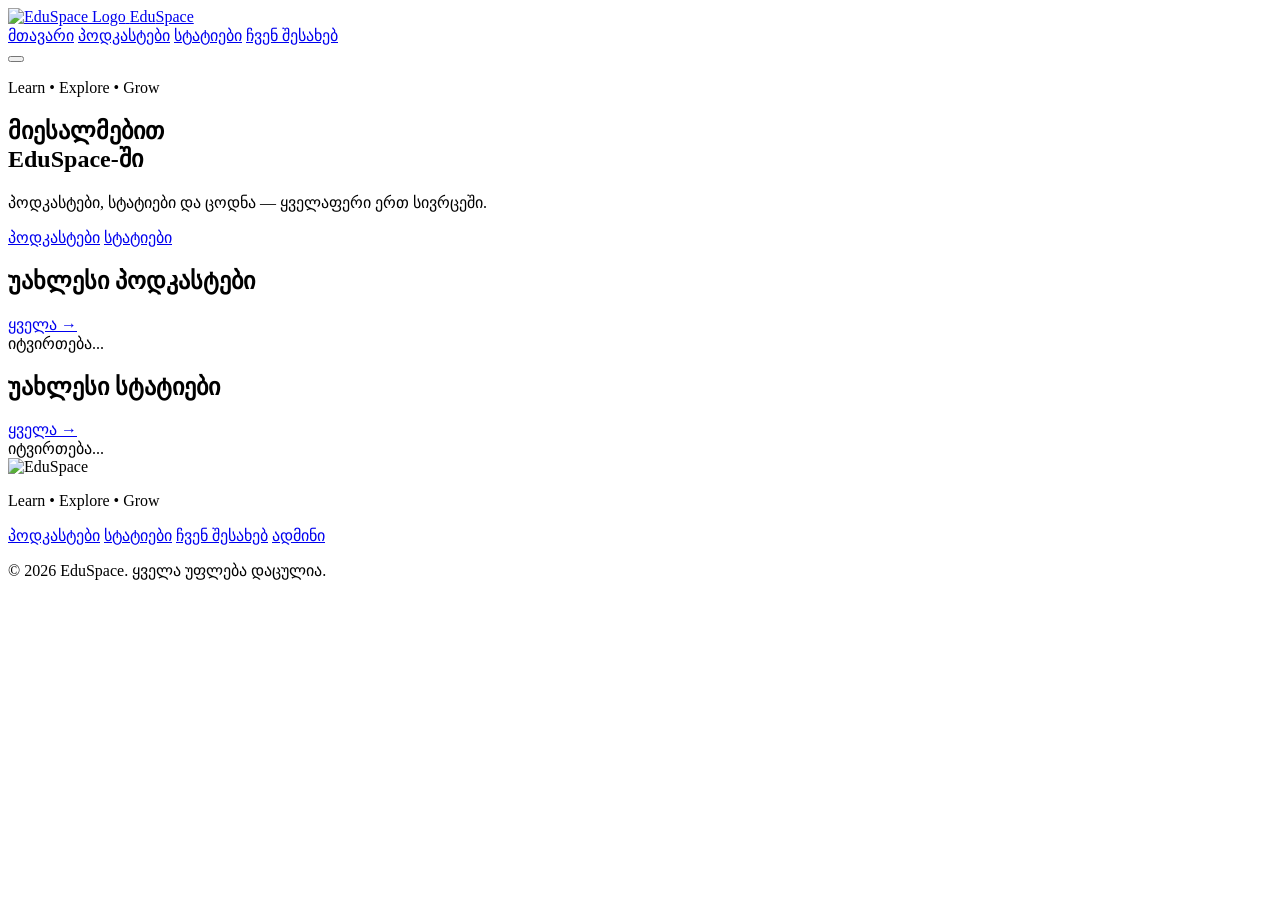
==== index.html @ d4d4f9c6 "Add files via upload /* ===== EduSpace — Main Stylesheet ===== */ @import url('https://fonts.google" ====
<!DOCTYPE html>
<html lang="ka">
<head>
  <meta charset="UTF-8" />
  <meta name="viewport" content="width=device-width, initial-scale=1.0"/>
  <title>EduSpace — Learn • Explore • Grow</title>
  <link rel="icon" id="favicon" href="images/logo.png" type="image/png"/>
  <link rel="stylesheet" href="css/style.css"/>
  <link href="https://fonts.googleapis.com/css2?family=Oxanium:wght@300;400;600;700;800&family=Noto+Sans+Georgian:wght@300;400;500;600&display=swap" rel="stylesheet"/>
</head>
<body>

  <!-- HEADER -->
  <header class="site-header" id="siteHeader">
    <div class="header-inner">
      <a href="index.html" class="logo-link">
        <img src="images/logo.png" alt="EduSpace Logo" id="headerLogo" class="header-logo"/>
        <span class="logo-text">Edu<span>Space</span></span>
      </a>
      <nav class="main-nav">
        <a href="index.html" class="nav-link active">მთავარი</a>
        <a href="podcasts.html" class="nav-link">პოდკასტები</a>
        <a href="articles.html" class="nav-link">სტატიები</a>
        <a href="about.html" class="nav-link">ჩვენ შესახებ</a>
      </nav>
      <button class="hamburger" id="hamburger" aria-label="menu">
        <span></span><span></span><span></span>
      </button>
    </div>
  </header>

  <!-- HERO -->
  <section class="hero" id="hero">
    <div class="hero-cover" id="heroCover"></div>
    <div class="hero-overlay"></div>
    <div class="hero-content">
      <p class="hero-tag">Learn • Explore • Grow</p>
      <h1 class="hero-title">მიესალმებით<br/><span>EduSpace</span>-ში</h1>
      <p class="hero-sub">პოდკასტები, სტატიები და ცოდნა — ყველაფერი ერთ სივრცეში.</p>
      <div class="hero-actions">
        <a href="podcasts.html" class="btn btn-primary">პოდკასტები</a>
        <a href="articles.html" class="btn btn-outline">სტატიები</a>
      </div>
    </div>
    <div class="hero-scroll-hint">
      <span></span>
    </div>
  </section>

  <!-- LATEST PODCASTS -->
  <section class="section" id="latestPodcasts">
    <div class="container">
      <div class="section-header">
        <h2 class="section-title">უახლესი პოდკასტები</h2>
        <a href="podcasts.html" class="see-all">ყველა →</a>
      </div>
      <div class="cards-grid" id="homePodcastGrid">
        <div class="card-placeholder">იტვირთება...</div>
      </div>
    </div>
  </section>

  <!-- LATEST ARTICLES -->
  <section class="section section-alt" id="latestArticles">
    <div class="container">
      <div class="section-header">
        <h2 class="section-title">უახლესი სტატიები</h2>
        <a href="articles.html" class="see-all">ყველა →</a>
      </div>
      <div class="cards-grid" id="homeArticleGrid">
        <div class="card-placeholder">იტვირთება...</div>
      </div>
    </div>
  </section>

  <!-- FOOTER -->
  <footer class="site-footer">
    <div class="container footer-inner">
      <div class="footer-logo">
        <img src="images/logo.png" alt="EduSpace" id="footerLogo"/>
        <p>Learn • Explore • Grow</p>
      </div>
      <div class="footer-links">
        <a href="podcasts.html">პოდკასტები</a>
        <a href="articles.html">სტატიები</a>
        <a href="about.html">ჩვენ შესახებ</a>
        <a href="admin/index.html">ადმინი</a>
      </div>
    </div>
    <div class="footer-bottom">
      <p>© <span id="year"></span> EduSpace. ყველა უფლება დაცულია.</p>
    </div>
  </footer>

  <script src="js/data.js"></script>
  <script src="js/main.js"></script>
  <script>
    document.getElementById('year').textContent = new Date().getFullYear();
    renderHomeCards();
  </script>
</body>
</html>
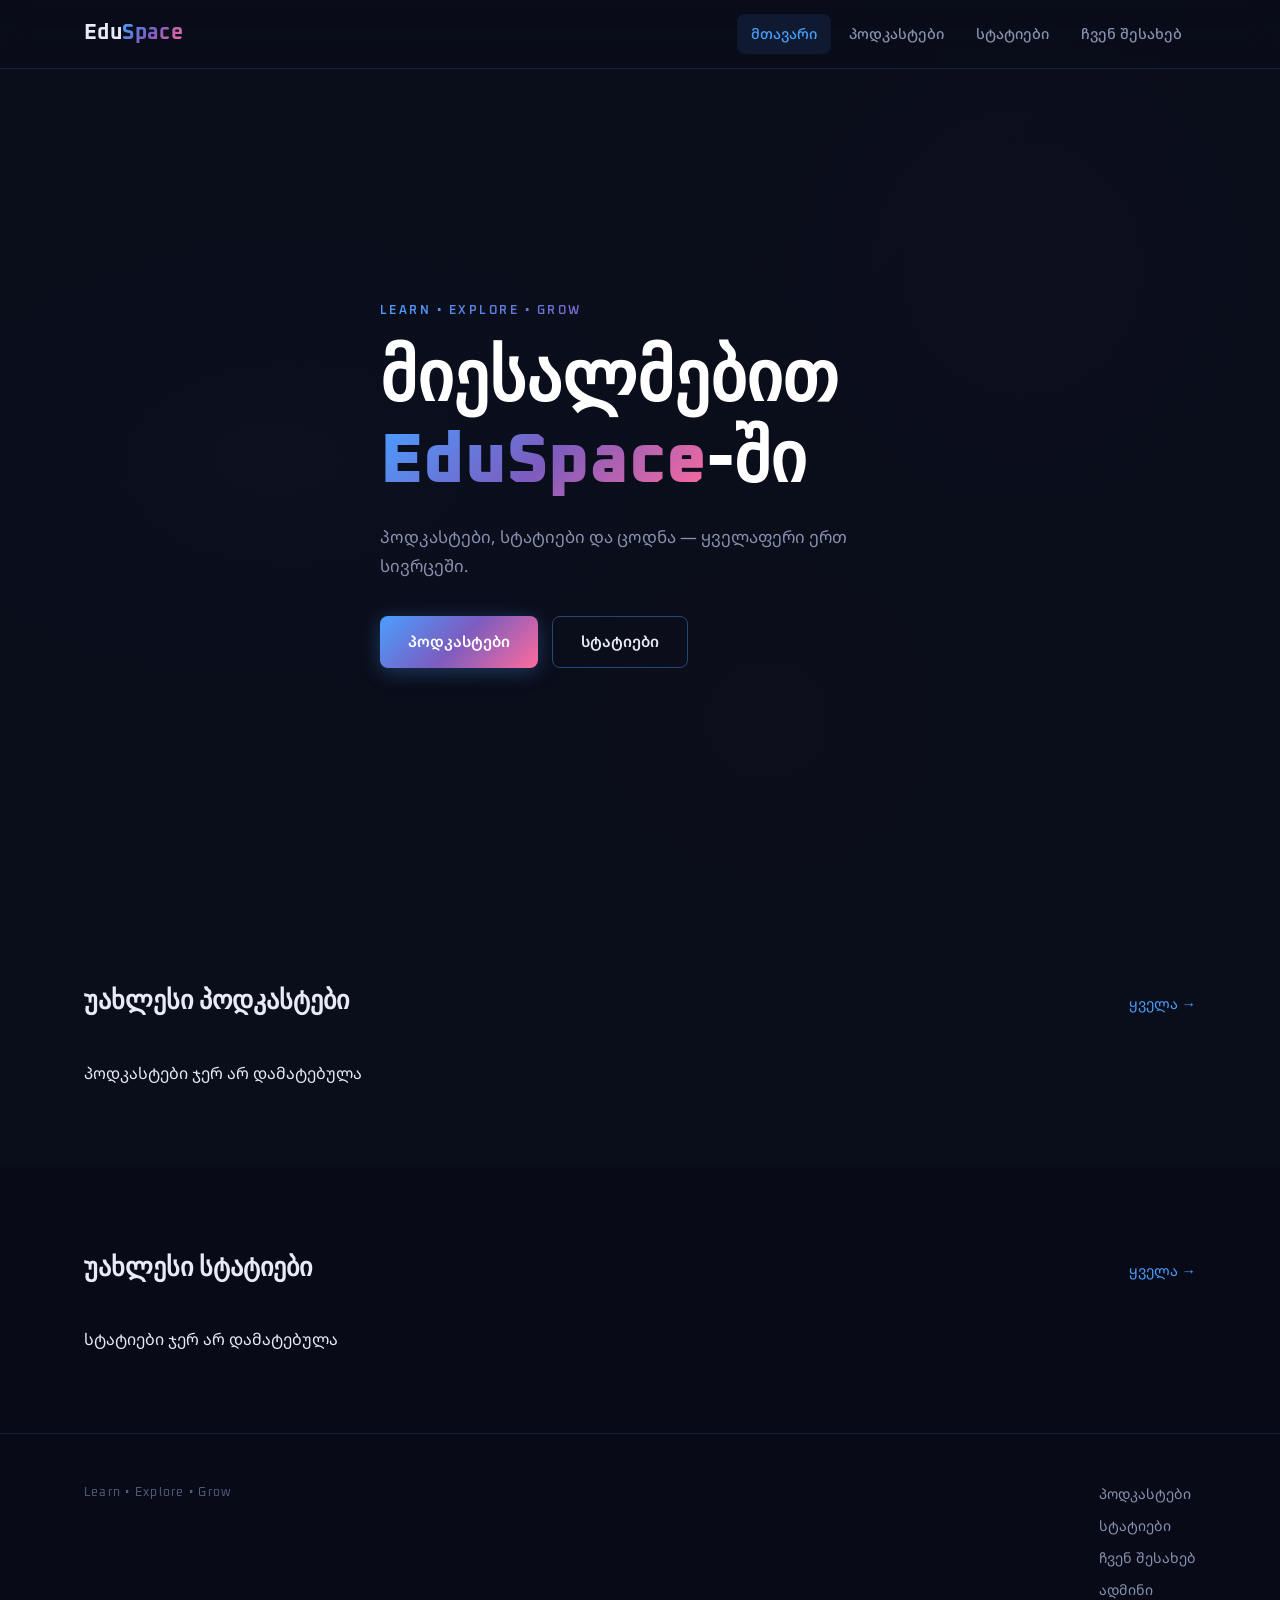
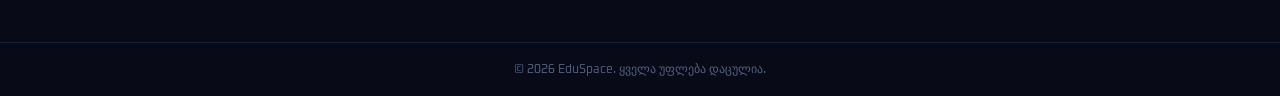
==== commit eb376beb: "Add files via upload" ====
--- a/index.html
+++ b/index.html
@@ -1,102 +1,252 @@
 <!DOCTYPE html>
 <html lang="ka">
 <head>
-  <meta charset="UTF-8" />
-  <meta name="viewport" content="width=device-width, initial-scale=1.0"/>
-  <title>EduSpace — Learn • Explore • Grow</title>
-  <link rel="icon" id="favicon" href="images/logo.png" type="image/png"/>
-  <link rel="stylesheet" href="css/style.css"/>
-  <link href="https://fonts.googleapis.com/css2?family=Oxanium:wght@300;400;600;700;800&family=Noto+Sans+Georgian:wght@300;400;500;600&display=swap" rel="stylesheet"/>
+<meta charset="UTF-8"/>
+<meta name="viewport" content="width=device-width,initial-scale=1.0"/>
+<title>EduSpace — Learn • Explore • Grow</title>
+<link rel="stylesheet" href="style.css"/>
 </head>
 <body>
-
-  <!-- HEADER -->
-  <header class="site-header" id="siteHeader">
-    <div class="header-inner">
-      <a href="index.html" class="logo-link">
-        <img src="images/logo.png" alt="EduSpace Logo" id="headerLogo" class="header-logo"/>
-        <span class="logo-text">Edu<span>Space</span></span>
-      </a>
-      <nav class="main-nav">
-        <a href="index.html" class="nav-link active">მთავარი</a>
-        <a href="podcasts.html" class="nav-link">პოდკასტები</a>
-        <a href="articles.html" class="nav-link">სტატიები</a>
-        <a href="about.html" class="nav-link">ჩვენ შესახებ</a>
-      </nav>
-      <button class="hamburger" id="hamburger" aria-label="menu">
-        <span></span><span></span><span></span>
-      </button>
+<header class="site-header" id="sH">
+  <div class="header-inner">
+    <a href="index.html" class="logo-link">
+      <img class="dyn-logo header-logo" src="images/logo.png" alt="EduSpace" onerror="this.style.display='none'"/>
+      <span class="logo-text">Edu<span>Space</span></span>
+    </a>
+    <nav class="main-nav"><a href="index.html" class="nav-link active">მთავარი</a><a href="podcasts.html" class="nav-link">პოდკასტები</a><a href="articles.html" class="nav-link">სტატიები</a><a href="about.html" class="nav-link">ჩვენ შესახებ</a></nav>
+    <button class="hamburger" id="hbg" aria-label="menu"><span></span><span></span><span></span></button>
+  </div>
+</header>
+
+<section class="hero" id="hero">
+  <div class="hero-cover" id="heroCover"></div>
+  <div class="hero-overlay"></div>
+  <div class="hero-content">
+    <span class="hero-tag">Learn &bull; Explore &bull; Grow</span>
+    <h1 class="hero-title">მიესალმებით<br/><span>EduSpace</span>-ში</h1>
+    <p class="hero-sub">პოდკასტები, სტატიები და ცოდნა &mdash; ყველაფერი ერთ სივრცეში.</p>
+    <div class="hero-actions">
+      <a href="podcasts.html" class="btn btn-primary">პოდკასტები</a>
+      <a href="articles.html" class="btn btn-outline">სტატიები</a>
     </div>
-  </header>
-
-  <!-- HERO -->
-  <section class="hero" id="hero">
-    <div class="hero-cover" id="heroCover"></div>
-    <div class="hero-overlay"></div>
-    <div class="hero-content">
-      <p class="hero-tag">Learn • Explore • Grow</p>
-      <h1 class="hero-title">მიესალმებით<br/><span>EduSpace</span>-ში</h1>
-      <p class="hero-sub">პოდკასტები, სტატიები და ცოდნა — ყველაფერი ერთ სივრცეში.</p>
-      <div class="hero-actions">
-        <a href="podcasts.html" class="btn btn-primary">პოდკასტები</a>
-        <a href="articles.html" class="btn btn-outline">სტატიები</a>
-      </div>
+  </div>
+  <div class="hero-scroll"><span></span></div>
+</section>
+
+<section class="section">
+  <div class="container">
+    <div class="section-header">
+      <h2 class="section-title">უახლესი პოდკასტები</h2>
+      <a href="podcasts.html" class="see-all">ყველა &rarr;</a>
     </div>
-    <div class="hero-scroll-hint">
-      <span></span>
+    <div class="cards-grid" id="homePods"><div class="placeholder">იტვირთება...</div></div>
+  </div>
+</section>
+
+<section class="section section-alt">
+  <div class="container">
+    <div class="section-header">
+      <h2 class="section-title">უახლესი სტატიები</h2>
+      <a href="articles.html" class="see-all">ყველა &rarr;</a>
     </div>
-  </section>
-
-  <!-- LATEST PODCASTS -->
-  <section class="section" id="latestPodcasts">
-    <div class="container">
-      <div class="section-header">
-        <h2 class="section-title">უახლესი პოდკასტები</h2>
-        <a href="podcasts.html" class="see-all">ყველა →</a>
-      </div>
-      <div class="cards-grid" id="homePodcastGrid">
-        <div class="card-placeholder">იტვირთება...</div>
-      </div>
-    </div>
-  </section>
-
-  <!-- LATEST ARTICLES -->
-  <section class="section section-alt" id="latestArticles">
-    <div class="container">
-      <div class="section-header">
-        <h2 class="section-title">უახლესი სტატიები</h2>
-        <a href="articles.html" class="see-all">ყველა →</a>
-      </div>
-      <div class="cards-grid" id="homeArticleGrid">
-        <div class="card-placeholder">იტვირთება...</div>
-      </div>
-    </div>
-  </section>
-
-  <!-- FOOTER -->
-  <footer class="site-footer">
-    <div class="container footer-inner">
-      <div class="footer-logo">
-        <img src="images/logo.png" alt="EduSpace" id="footerLogo"/>
-        <p>Learn • Explore • Grow</p>
-      </div>
-      <div class="footer-links">
-        <a href="podcasts.html">პოდკასტები</a>
-        <a href="articles.html">სტატიები</a>
-        <a href="about.html">ჩვენ შესახებ</a>
-        <a href="admin/index.html">ადმინი</a>
-      </div>
-    </div>
-    <div class="footer-bottom">
-      <p>© <span id="year"></span> EduSpace. ყველა უფლება დაცულია.</p>
-    </div>
-  </footer>
-
-  <script src="js/data.js"></script>
-  <script src="js/main.js"></script>
-  <script>
-    document.getElementById('year').textContent = new Date().getFullYear();
-    renderHomeCards();
-  </script>
+    <div class="cards-grid" id="homeArts"><div class="placeholder">იტვირთება...</div></div>
+  </div>
+</section>
+
+<div class="modal-overlay" id="vModal">
+  <div class="modal-box">
+    <button class="modal-close" onclick="closeVid()">&#x2715;</button>
+    <div class="video-wrap" id="vWrap"></div>
+    <div class="modal-info" id="vInfo"></div>
+  </div>
+</div>
+<div class="modal-overlay" id="aModal">
+  <div class="modal-box modal-art">
+    <button class="modal-close" onclick="closeArt()">&#x2715;</button>
+    <div class="art-modal-body" id="aContent"></div>
+  </div>
+</div>
+
+<script>
+document.addEventListener('DOMContentLoaded', function() {
+  var pods = DB.getPodcasts().slice(0,3);
+  var arts = DB.getArticles().slice(0,3);
+  var pg = document.getElementById('homePods');
+  var ag = document.getElementById('homeArts');
+  if(pods.length){ pg.innerHTML = pods.map(podCardHTML).join(''); bindCards(pg, openVid); }
+  else pg.innerHTML = '<div class="placeholder">პოდკასტები ჯერ არ დამატებულა</div>';
+  if(arts.length){ ag.innerHTML = arts.map(homeArtHTML).join(''); bindCards(ag, openArt); }
+  else ag.innerHTML = '<div class="placeholder">სტატიები ჯერ არ დამატებულა</div>';
+  document.getElementById('vModal').addEventListener('click', function(e){ if(e.target.id==='vModal')closeVid(); });
+  document.getElementById('aModal').addEventListener('click', function(e){ if(e.target.id==='aModal')closeArt(); });
+});
+</script>
+
+<footer class="site-footer">
+<div class="container footer-inner">
+  <div class="footer-logo">
+    <img class="dyn-logo" src="images/logo.png" alt="EduSpace" onerror="this.style.display='none'"/>
+    <p>Learn &bull; Explore &bull; Grow</p>
+  </div>
+  <div class="footer-links">
+    <a href="podcasts.html">პოდკასტები</a>
+    <a href="articles.html">სტატიები</a>
+    <a href="about.html">ჩვენ შესახებ</a>
+    <a href="admin/index.html">ადმინი</a>
+  </div>
+</div>
+<div class="footer-bottom"><p>&copy; <span id="yr"></span> EduSpace. ყველა უფლება დაცულია.</p></div>
+</footer>
+<script>
+
+const DB={
+  get(k){try{return JSON.parse(localStorage.getItem('es_'+k))||[]}catch{return[]}},
+  set(k,v){localStorage.setItem('es_'+k,JSON.stringify(v))},
+  getOne(k){try{return JSON.parse(localStorage.getItem('es_'+k))||null}catch{return null}},
+  setOne(k,v){localStorage.setItem('es_'+k,JSON.stringify(v))},
+  getPodcasts(){return this.get('pods')},
+  savePodcasts(d){this.set('pods',d)},
+  addPodcast(p){const l=this.getPodcasts();p.id=Date.now().toString();p.date=new Date().toISOString();l.unshift(p);this.savePodcasts(l);return p},
+  deletePodcast(id){this.savePodcasts(this.getPodcasts().filter(p=>p.id!==id))},
+  updatePodcast(id,d){this.savePodcasts(this.getPodcasts().map(p=>p.id===id?Object.assign({},p,d):p))},
+  getArticles(){return this.get('arts')},
+  saveArticles(d){this.set('arts',d)},
+  addArticle(a){const l=this.getArticles();a.id=Date.now().toString();a.date=new Date().toISOString();l.unshift(a);this.saveArticles(l);return a},
+  deleteArticle(id){this.saveArticles(this.getArticles().filter(a=>a.id!==id))},
+  updateArticle(id,d){this.saveArticles(this.getArticles().map(a=>a.id===id?Object.assign({},a,d):a))},
+  getSettings(){return this.getOne('cfg')||{siteName:'EduSpace',tagline:'Learn \u2022 Explore \u2022 Grow',logoUrl:'',coverUrl:'',aboutText:'EduSpace \u10d0\u10e0\u10d8\u10e1 \u10e1\u10d0\u10d2\u10d0\u10dc\u10db\u10d0\u10dc\u10d0\u10d7\u10da\u10d4\u10d1\u10da\u10dd \u10de\u10da\u10d0\u10e2\u10e4\u10dd\u10e0\u10db\u10d0.'}},
+  saveSettings(d){this.setOne('cfg',d)}
+};
+
+function ytId(u){
+  if(!u)return null;
+  var m=u.match(/(?:youtube\.com\/watch\?v=|youtu\.be\/|youtube\.com\/embed\/|youtube\.com\/shorts\/)([^&\n?#]+)/);
+  return m?m[1]:null;
+}
+function ytThumb(id){return'https://img.youtube.com/vi/'+id+'/hqdefault.jpg'}
+function ytEmbed(id){return'https://www.youtube.com/embed/'+id+'?autoplay=1'}
+function fmtDate(iso){
+  if(!iso)return'';
+  var d=new Date(iso);
+  return d.toLocaleDateString('ka-GE',{year:'numeric',month:'long',day:'numeric'});
+}
+function fileToB64(f){
+  return new Promise(function(res,rej){
+    var r=new FileReader();
+    r.onload=function(){res(r.result)};
+    r.onerror=rej;
+    r.readAsDataURL(f);
+  });
+}
+function esc(s){
+  if(!s)return'';
+  return String(s).replace(/&/g,'&amp;').replace(/</g,'&lt;').replace(/>/g,'&gt;').replace(/"/g,'&quot;');
+}
+function applyCfg(){
+  var s=DB.getSettings();
+  document.querySelectorAll('.dyn-logo').forEach(function(el){if(s.logoUrl)el.src=s.logoUrl});
+  var hc=document.getElementById('heroCover');
+  if(hc&&s.coverUrl)hc.style.backgroundImage="url('"+s.coverUrl+"')";
+  var at=document.getElementById('aboutText');
+  if(at&&s.aboutText){
+    at.innerHTML=s.aboutText.split('\n').map(function(l){return l.trim()?'<p>'+esc(l)+'</p>':''}).join('');
+  }
+}
+window.addEventListener('DOMContentLoaded',function(){
+  applyCfg();
+  var btn=document.getElementById('hbg');
+  var nav=document.querySelector('.main-nav');
+  if(btn&&nav){
+    btn.addEventListener('click',function(){nav.classList.toggle('open')});
+    document.addEventListener('click',function(e){
+      if(!btn.contains(e.target)&&!nav.contains(e.target))nav.classList.remove('open');
+    });
+  }
+  window.addEventListener('scroll',function(){
+    var h=document.getElementById('sH');
+    if(h)h.classList.toggle('scrolled',scrollY>20);
+  });
+  var yr=document.getElementById('yr');
+  if(yr)yr.textContent=new Date().getFullYear();
+});
+
+function podCardHTML(p){
+  var id=ytId(p.url||'');
+  var th=id?ytThumb(id):'';
+  var inner=th?'<img src="'+th+'" alt="'+esc(p.title)+'" loading="lazy"/>':'<div style="width:100%;height:100%;background:linear-gradient(135deg,#0e1a3a,#1a0e3a)"></div>';
+  return '<div class="podcast-card" data-pod="'+esc(JSON.stringify(p))+'">'+
+    '<div class="podcast-thumb">'+inner+'<div class="play-btn"><div class="play-icon">&#9654;</div></div></div>'+
+    '<div class="podcast-info"><div class="podcast-title">'+esc(p.title)+'</div>'+
+    (p.description?'<div class="podcast-desc">'+esc(p.description)+'</div>':'')+
+    '<div class="podcast-date">'+fmtDate(p.date)+'</div></div></div>';
+}
+function homeArtHTML(a){
+  var img=a.imageUrl?'<img class="home-art-cover" src="'+a.imageUrl+'" alt="'+esc(a.title)+'" loading="lazy"/>':'<div class="home-art-cover-ph">\ud83d\udcc4</div>';
+  return '<div class="home-art-card" data-art="'+esc(JSON.stringify(a))+'">'+img+
+    '<div class="home-art-info"><div class="art-title">'+esc(a.title)+'</div>'+
+    '<div class="art-excerpt">'+esc(a.excerpt||(a.content||'').substring(0,120))+'</div>'+
+    '<div class="art-meta"><span>'+fmtDate(a.date)+'</span>'+(a.tag?'<span class="art-tag">'+esc(a.tag)+'</span>':'')+
+    '</div></div></div>';
+}
+function artCardHTML(a){
+  var img=a.imageUrl?'<img class="art-cover" src="'+a.imageUrl+'" alt="'+esc(a.title)+'" loading="lazy"/>':'<div class="art-cover-ph">\ud83d\udcc4</div>';
+  return '<div class="article-card" data-art="'+esc(JSON.stringify(a))+'">'+img+
+    '<div class="art-body"><div class="art-title">'+esc(a.title)+'</div>'+
+    '<div class="art-excerpt">'+esc(a.excerpt||(a.content||'').substring(0,200))+'</div>'+
+    '<div class="art-meta"><span>'+fmtDate(a.date)+'</span>'+(a.tag?'<span class="art-tag">'+esc(a.tag)+'</span>':'')+
+    '</div></div></div>';
+}
+
+function bindCards(container,openFn){
+  container.querySelectorAll('[data-pod]').forEach(function(el){
+    el.addEventListener('click',function(){openFn(JSON.parse(el.getAttribute('data-pod')))});
+  });
+  container.querySelectorAll('[data-art]').forEach(function(el){
+    el.addEventListener('click',function(){openFn(JSON.parse(el.getAttribute('data-art')))});
+  });
+}
+
+function openVid(p){
+  var m=document.getElementById('vModal');
+  var w=document.getElementById('vWrap');
+  var inf=document.getElementById('vInfo');
+  if(!m)return;
+  var id=ytId(p.url||'');
+  if(id){
+    w.innerHTML='<iframe src="'+ytEmbed(id)+'" allow="autoplay;encrypted-media" allowfullscreen></iframe>';
+  }else{
+    w.innerHTML='<div style="display:flex;align-items:center;justify-content:center;height:100%;color:#546080;padding:40px">YouTube \u10da\u10d8\u10dc\u10d9\u10d8 \u10d5\u10d4\u10e0 \u10db\u10dd\u10d8\u10eb\u10d4\u10d1\u10dc\u10d0</div>';
+  }
+  inf.innerHTML='<h3>'+esc(p.title)+'</h3>'+(p.description?'<p>'+esc(p.description)+'</p>':'');
+  m.classList.add('open');
+  document.body.style.overflow='hidden';
+}
+function closeVid(){
+  var m=document.getElementById('vModal');
+  var w=document.getElementById('vWrap');
+  if(m)m.classList.remove('open');
+  if(w)w.innerHTML='';
+  document.body.style.overflow='';
+}
+function openArt(a){
+  var m=document.getElementById('aModal');
+  var c=document.getElementById('aContent');
+  if(!m)return;
+  var img=a.imageUrl?'<img src="'+a.imageUrl+'" alt="'+esc(a.title)+'"/>':'';
+  var paras=(a.content||'').split('\n').map(function(l){return l.trim()?'<p>'+esc(l)+'</p>':''}).join('');
+  c.innerHTML=img+'<h2>'+esc(a.title)+'</h2>'+
+    '<div class="art-modal-meta">'+fmtDate(a.date)+(a.tag?' \u00b7 '+esc(a.tag):'')+
+    '</div><div>'+paras+'</div>';
+  m.classList.add('open');
+  document.body.style.overflow='hidden';
+}
+function closeArt(){
+  var m=document.getElementById('aModal');
+  if(m)m.classList.remove('open');
+  document.body.style.overflow='';
+}
+document.addEventListener('keydown',function(e){if(e.key==='Escape'){closeVid();closeArt()}});
+
+</script>
 </body>
-</html>
+</html>
--- a/style.css
+++ b/style.css
@@ -0,0 +1,690 @@
+/* ===== EduSpace — Main Stylesheet ===== */
+@import url('https://fonts.googleapis.com/css2?family=Oxanium:wght@300;400;600;700;800&family=Noto+Sans+Georgian:wght@300;400;500;600&display=swap');
+
+:root {
+  --bg-dark: #0a0d1a;
+  --bg-card: #0f1428;
+  --bg-alt: #080b17;
+  --accent-blue: #4a9eff;
+  --accent-purple: #7c5cbf;
+  --accent-cyan: #00d4ff;
+  --gradient-main: linear-gradient(135deg, #4a9eff 0%, #7c5cbf 50%, #ff6b9d 100%);
+  --text-primary: #e8eaf6;
+  --text-secondary: #8892b0;
+  --text-muted: #546080;
+  --border: rgba(74, 158, 255, 0.15);
+  --border-hover: rgba(74, 158, 255, 0.4);
+  --font-display: 'Oxanium', 'Arial Black', sans-serif;
+  --font-body: 'Noto Sans Georgian', 'Sylfaen', Georgia, serif;
+  --radius: 12px;
+  --shadow: 0 8px 32px rgba(0,0,0,0.4);
+  --transition: 0.3s cubic-bezier(0.4, 0, 0.2, 1);
+}
+
+*, *::before, *::after { box-sizing: border-box; margin: 0; padding: 0; }
+html { scroll-behavior: smooth; }
+
+body {
+  background: var(--bg-dark);
+  color: var(--text-primary);
+  font-family: var(--font-body);
+  font-size: 16px;
+  line-height: 1.7;
+  overflow-x: hidden;
+}
+
+a { color: inherit; text-decoration: none; }
+img { max-width: 100%; display: block; }
+
+.container {
+  max-width: 1160px;
+  margin: 0 auto;
+  padding: 0 24px;
+}
+
+/* ── HEADER ── */
+.site-header {
+  position: fixed;
+  top: 0; left: 0; right: 0;
+  z-index: 100;
+  background: rgba(10, 13, 26, 0.92);
+  backdrop-filter: blur(16px);
+  -webkit-backdrop-filter: blur(16px);
+  border-bottom: 1px solid var(--border);
+  transition: var(--transition);
+}
+.site-header.scrolled {
+  background: rgba(10, 13, 26, 0.99);
+}
+.header-inner {
+  max-width: 1160px;
+  margin: 0 auto;
+  padding: 0 24px;
+  height: 68px;
+  display: flex;
+  align-items: center;
+  gap: 32px;
+}
+.logo-link {
+  display: flex;
+  align-items: center;
+  gap: 10px;
+  flex-shrink: 0;
+}
+.header-logo {
+  width: 40px;
+  height: 40px;
+  object-fit: contain;
+  border-radius: 50%;
+}
+.logo-text {
+  font-family: var(--font-display);
+  font-size: 1.3rem;
+  font-weight: 700;
+  color: var(--text-primary);
+  letter-spacing: 0.02em;
+}
+.logo-text span {
+  background: var(--gradient-main);
+  -webkit-background-clip: text;
+  -webkit-text-fill-color: transparent;
+  background-clip: text;
+}
+.main-nav {
+  display: flex;
+  align-items: center;
+  gap: 4px;
+  margin-left: auto;
+}
+.nav-link {
+  font-family: var(--font-body);
+  font-size: 0.9rem;
+  font-weight: 500;
+  color: var(--text-secondary);
+  padding: 8px 14px;
+  border-radius: 8px;
+  transition: var(--transition);
+}
+.nav-link:hover, .nav-link.active {
+  color: var(--text-primary);
+  background: rgba(74, 158, 255, 0.1);
+}
+.nav-link.active { color: var(--accent-blue); }
+
+.hamburger {
+  display: none;
+  flex-direction: column;
+  justify-content: center;
+  gap: 5px;
+  width: 36px; height: 36px;
+  background: none; border: none;
+  cursor: pointer;
+  padding: 4px;
+  margin-left: auto;
+}
+.hamburger span {
+  display: block;
+  width: 22px; height: 2px;
+  background: var(--text-primary);
+  border-radius: 2px;
+  transition: var(--transition);
+}
+
+/* ── HERO ── */
+.hero {
+  position: relative;
+  min-height: 100vh;
+  display: flex;
+  align-items: center;
+  overflow: hidden;
+  background: var(--bg-dark);
+}
+.hero-cover {
+  position: absolute;
+  inset: 0;
+  background-size: cover;
+  background-position: center;
+  background-repeat: no-repeat;
+}
+.hero-overlay {
+  position: absolute;
+  inset: 0;
+  background: linear-gradient(135deg,
+    rgba(10,13,26,0.93) 0%,
+    rgba(10,13,26,0.78) 50%,
+    rgba(10,13,26,0.88) 100%);
+}
+/* Fallback animated background when no cover image */
+.hero::before {
+  content: '';
+  position: absolute;
+  inset: 0;
+  background:
+    radial-gradient(ellipse 60% 50% at 20% 50%, rgba(74,158,255,0.12) 0%, transparent 60%),
+    radial-gradient(ellipse 40% 60% at 80% 30%, rgba(124,92,191,0.1) 0%, transparent 60%),
+    radial-gradient(ellipse 30% 40% at 60% 80%, rgba(255,107,157,0.08) 0%, transparent 50%);
+  z-index: 0;
+}
+.hero-content {
+  position: relative;
+  z-index: 2;
+  max-width: 1160px;
+  margin: 0 auto;
+  padding: 0 24px;
+  padding-top: 68px;
+}
+.hero-tag {
+  font-family: var(--font-display);
+  font-size: 0.78rem;
+  font-weight: 600;
+  letter-spacing: 0.2em;
+  text-transform: uppercase;
+  background: var(--gradient-main);
+  -webkit-background-clip: text;
+  -webkit-text-fill-color: transparent;
+  background-clip: text;
+  margin-bottom: 20px;
+  display: block;
+}
+.hero-title {
+  font-family: var(--font-display);
+  font-size: clamp(2.4rem, 5.5vw, 4.5rem);
+  font-weight: 800;
+  line-height: 1.15;
+  margin-bottom: 20px;
+  color: #fff;
+}
+.hero-title span {
+  background: var(--gradient-main);
+  -webkit-background-clip: text;
+  -webkit-text-fill-color: transparent;
+  background-clip: text;
+}
+.hero-sub {
+  font-size: 1.05rem;
+  color: var(--text-secondary);
+  max-width: 520px;
+  margin-bottom: 36px;
+}
+.hero-actions {
+  display: flex;
+  gap: 14px;
+  flex-wrap: wrap;
+}
+.hero-scroll-hint {
+  position: absolute;
+  bottom: 32px;
+  left: 50%;
+  transform: translateX(-50%);
+  z-index: 2;
+}
+.hero-scroll-hint span {
+  display: block;
+  width: 2px; height: 40px;
+  background: linear-gradient(to bottom, transparent, var(--accent-blue));
+  margin: 0 auto;
+  animation: scrollPulse 2s ease-in-out infinite;
+}
+@keyframes scrollPulse {
+  0%, 100% { opacity: 0.3; }
+  50% { opacity: 1; }
+}
+
+/* ── BUTTONS ── */
+.btn {
+  display: inline-flex;
+  align-items: center;
+  gap: 8px;
+  padding: 12px 28px;
+  border-radius: 8px;
+  font-family: var(--font-body);
+  font-size: 0.95rem;
+  font-weight: 600;
+  cursor: pointer;
+  border: none;
+  transition: var(--transition);
+  text-decoration: none;
+}
+.btn-primary {
+  background: var(--gradient-main);
+  color: #fff;
+  box-shadow: 0 4px 20px rgba(74, 158, 255, 0.3);
+}
+.btn-primary:hover {
+  transform: translateY(-2px);
+  box-shadow: 0 8px 28px rgba(74, 158, 255, 0.45);
+}
+.btn-outline {
+  background: transparent;
+  color: var(--text-primary);
+  border: 1px solid var(--border-hover);
+}
+.btn-outline:hover {
+  background: rgba(74,158,255,0.1);
+  border-color: var(--accent-blue);
+}
+.btn-small {
+  padding: 8px 18px;
+  font-size: 0.85rem;
+}
+
+/* ── SECTIONS ── */
+.section { padding: 80px 0; }
+.section-alt { background: var(--bg-alt); }
+.section-header {
+  display: flex;
+  align-items: baseline;
+  justify-content: space-between;
+  margin-bottom: 36px;
+  gap: 16px;
+}
+.section-title {
+  font-family: var(--font-display);
+  font-size: 1.6rem;
+  font-weight: 700;
+  color: var(--text-primary);
+}
+.see-all {
+  font-size: 0.9rem;
+  color: var(--accent-blue);
+  transition: var(--transition);
+}
+.see-all:hover { color: var(--accent-cyan); }
+
+/* ── PAGE HERO ── */
+.page-hero {
+  padding: 120px 0 60px;
+  background: var(--bg-alt);
+  border-bottom: 1px solid var(--border);
+}
+.page-hero-title {
+  font-family: var(--font-display);
+  font-size: clamp(2rem, 4vw, 3rem);
+  font-weight: 800;
+  background: var(--gradient-main);
+  -webkit-background-clip: text;
+  -webkit-text-fill-color: transparent;
+  background-clip: text;
+  display: inline-block;
+}
+.page-hero-sub {
+  color: var(--text-secondary);
+  margin-top: 8px;
+  font-size: 1rem;
+}
+
+/* ── CARDS GRID ── */
+.cards-grid, .podcast-grid {
+  display: grid;
+  grid-template-columns: repeat(auto-fill, minmax(290px, 1fr));
+  gap: 24px;
+}
+
+/* ── PODCAST CARD ── */
+.podcast-card {
+  background: var(--bg-card);
+  border: 1px solid var(--border);
+  border-radius: var(--radius);
+  overflow: hidden;
+  transition: var(--transition);
+  cursor: pointer;
+}
+.podcast-card:hover {
+  border-color: var(--border-hover);
+  transform: translateY(-4px);
+  box-shadow: 0 12px 40px rgba(0,0,0,0.5), 0 0 0 1px rgba(74,158,255,0.2);
+}
+.podcast-thumb {
+  position: relative;
+  aspect-ratio: 16/9;
+  overflow: hidden;
+  background: #0e1224;
+}
+.podcast-thumb img {
+  width: 100%; height: 100%;
+  object-fit: cover;
+  transition: transform 0.5s ease;
+}
+.podcast-card:hover .podcast-thumb img { transform: scale(1.05); }
+.play-btn {
+  position: absolute;
+  inset: 0;
+  display: flex;
+  align-items: center;
+  justify-content: center;
+  background: rgba(0,0,0,0.3);
+  opacity: 0;
+  transition: var(--transition);
+}
+.podcast-card:hover .play-btn { opacity: 1; }
+.play-icon {
+  width: 52px; height: 52px;
+  background: var(--gradient-main);
+  border-radius: 50%;
+  display: flex;
+  align-items: center;
+  justify-content: center;
+  font-size: 1.2rem;
+  box-shadow: 0 4px 20px rgba(74,158,255,0.4);
+}
+.podcast-info { padding: 16px 18px; }
+.podcast-title {
+  font-family: var(--font-display);
+  font-size: 0.95rem;
+  font-weight: 600;
+  margin-bottom: 6px;
+  color: var(--text-primary);
+  display: -webkit-box;
+  -webkit-line-clamp: 2;
+  -webkit-box-orient: vertical;
+  overflow: hidden;
+}
+.podcast-desc {
+  font-size: 0.82rem;
+  color: var(--text-muted);
+  display: -webkit-box;
+  -webkit-line-clamp: 2;
+  -webkit-box-orient: vertical;
+  overflow: hidden;
+}
+.podcast-date {
+  font-size: 0.75rem;
+  color: var(--text-muted);
+  margin-top: 10px;
+  font-family: var(--font-display);
+}
+
+/* ── ARTICLES LIST ── */
+.articles-list {
+  display: flex;
+  flex-direction: column;
+  gap: 20px;
+}
+.article-card {
+  background: var(--bg-card);
+  border: 1px solid var(--border);
+  border-radius: var(--radius);
+  overflow: hidden;
+  display: grid;
+  grid-template-columns: 220px 1fr;
+  transition: var(--transition);
+  cursor: pointer;
+}
+.article-card:hover {
+  border-color: var(--border-hover);
+  transform: translateY(-2px);
+  box-shadow: var(--shadow);
+}
+.article-cover {
+  width: 100%; height: 100%;
+  min-height: 160px;
+  object-fit: cover;
+}
+.article-cover-placeholder {
+  width: 100%; min-height: 160px;
+  background: linear-gradient(135deg, rgba(74,158,255,0.12), rgba(124,92,191,0.12));
+  display: flex;
+  align-items: center;
+  justify-content: center;
+  font-size: 2.5rem;
+}
+.article-body {
+  padding: 20px 24px;
+  display: flex;
+  flex-direction: column;
+  justify-content: center;
+}
+.article-title {
+  font-family: var(--font-display);
+  font-size: 1.05rem;
+  font-weight: 600;
+  margin-bottom: 8px;
+  color: var(--text-primary);
+}
+.article-excerpt {
+  font-size: 0.875rem;
+  color: var(--text-secondary);
+  display: -webkit-box;
+  -webkit-line-clamp: 3;
+  -webkit-box-orient: vertical;
+  overflow: hidden;
+  line-height: 1.6;
+}
+.article-meta {
+  margin-top: 12px;
+  font-size: 0.75rem;
+  color: var(--text-muted);
+  font-family: var(--font-display);
+  display: flex;
+  gap: 12px;
+  align-items: center;
+}
+.article-tag {
+  background: rgba(74,158,255,0.15);
+  color: var(--accent-blue);
+  padding: 2px 8px;
+  border-radius: 4px;
+  font-size: 0.72rem;
+}
+
+/* Home article cards */
+.home-article-card {
+  background: var(--bg-card);
+  border: 1px solid var(--border);
+  border-radius: var(--radius);
+  overflow: hidden;
+  transition: var(--transition);
+  cursor: pointer;
+}
+.home-article-card:hover {
+  border-color: var(--border-hover);
+  transform: translateY(-4px);
+  box-shadow: var(--shadow);
+}
+.home-article-cover {
+  width: 100%;
+  aspect-ratio: 16/9;
+  object-fit: cover;
+}
+.home-article-cover-placeholder {
+  width: 100%;
+  aspect-ratio: 16/9;
+  background: linear-gradient(135deg, rgba(74,158,255,0.1), rgba(124,92,191,0.1));
+  display: flex;
+  align-items: center;
+  justify-content: center;
+  font-size: 2.5rem;
+}
+.home-article-info { padding: 16px 18px; }
+
+/* ── MODAL ── */
+.modal-overlay {
+  display: none;
+  position: fixed;
+  inset: 0;
+  background: rgba(0,0,0,0.85);
+  z-index: 200;
+  align-items: center;
+  justify-content: center;
+  padding: 20px;
+  backdrop-filter: blur(8px);
+  -webkit-backdrop-filter: blur(8px);
+}
+.modal-overlay.open { display: flex; }
+.modal-box {
+  background: var(--bg-card);
+  border: 1px solid var(--border);
+  border-radius: 16px;
+  width: 100%;
+  max-width: 800px;
+  position: relative;
+  overflow: hidden;
+  max-height: 90vh;
+  overflow-y: auto;
+}
+.modal-article { max-width: 720px; }
+.modal-close {
+  position: absolute;
+  top: 12px; right: 12px;
+  background: rgba(255,255,255,0.08);
+  border: none;
+  color: var(--text-primary);
+  width: 32px; height: 32px;
+  border-radius: 50%;
+  font-size: 0.85rem;
+  cursor: pointer;
+  z-index: 10;
+  transition: var(--transition);
+}
+.modal-close:hover { background: rgba(255,255,255,0.18); }
+.video-wrapper { aspect-ratio: 16/9; background: #000; }
+.video-wrapper iframe { width: 100%; height: 100%; border: none; }
+.modal-info { padding: 20px 24px; }
+.modal-info h3 {
+  font-family: var(--font-display);
+  font-size: 1.1rem;
+  font-weight: 600;
+  margin-bottom: 6px;
+}
+.modal-info p { font-size: 0.875rem; color: var(--text-secondary); }
+.article-modal-content { padding: 32px; }
+.article-modal-content img {
+  width: 100%;
+  border-radius: 8px;
+  margin-bottom: 20px;
+}
+.article-modal-content h2 {
+  font-family: var(--font-display);
+  font-size: 1.4rem;
+  font-weight: 700;
+  margin-bottom: 16px;
+  background: var(--gradient-main);
+  -webkit-background-clip: text;
+  -webkit-text-fill-color: transparent;
+  background-clip: text;
+  display: inline-block;
+}
+.article-modal-content p {
+  color: var(--text-secondary);
+  margin-bottom: 14px;
+  line-height: 1.8;
+  font-size: 0.95rem;
+}
+.article-modal-meta {
+  font-size: 0.78rem;
+  color: var(--text-muted);
+  font-family: var(--font-display);
+  margin-bottom: 20px;
+  padding-bottom: 16px;
+  border-bottom: 1px solid var(--border);
+}
+
+/* ── FOOTER ── */
+.site-footer {
+  background: var(--bg-alt);
+  border-top: 1px solid var(--border);
+  padding: 48px 0 0;
+}
+.footer-inner {
+  display: flex;
+  align-items: flex-start;
+  justify-content: space-between;
+  gap: 40px;
+  flex-wrap: wrap;
+  padding-bottom: 40px;
+}
+.footer-logo img {
+  width: 52px; height: 52px;
+  object-fit: contain;
+  border-radius: 50%;
+  margin-bottom: 10px;
+}
+.footer-logo p {
+  font-size: 0.78rem;
+  color: var(--text-muted);
+  font-family: var(--font-display);
+  letter-spacing: 0.1em;
+}
+.footer-links {
+  display: flex;
+  flex-direction: column;
+  gap: 8px;
+}
+.footer-links a {
+  font-size: 0.88rem;
+  color: var(--text-secondary);
+  transition: var(--transition);
+}
+.footer-links a:hover { color: var(--accent-blue); }
+.footer-bottom {
+  border-top: 1px solid var(--border);
+  padding: 16px 24px;
+  text-align: center;
+}
+.footer-bottom p {
+  font-size: 0.78rem;
+  color: var(--text-muted);
+  font-family: var(--font-display);
+}
+
+/* ── ABOUT ── */
+.about-content {
+  display: grid;
+  grid-template-columns: 1fr 280px;
+  gap: 60px;
+  align-items: center;
+}
+.about-text p {
+  font-size: 1rem;
+  color: var(--text-secondary);
+  margin-bottom: 16px;
+  line-height: 1.8;
+}
+.about-logo img {
+  width: 200px; height: 200px;
+  object-fit: contain;
+  border-radius: 50%;
+  margin: 0 auto;
+  border: 2px solid var(--border);
+  padding: 12px;
+}
+
+/* ── PLACEHOLDER ── */
+.card-placeholder {
+  padding: 40px;
+  text-align: center;
+  color: var(--text-muted);
+  font-size: 0.9rem;
+  background: var(--bg-card);
+  border: 1px dashed var(--border);
+  border-radius: var(--radius);
+  grid-column: 1 / -1;
+}
+
+/* ── SCROLLBAR ── */
+::-webkit-scrollbar { width: 6px; height: 6px; }
+::-webkit-scrollbar-track { background: var(--bg-dark); }
+::-webkit-scrollbar-thumb { background: rgba(74,158,255,0.3); border-radius: 3px; }
+::-webkit-scrollbar-thumb:hover { background: rgba(74,158,255,0.5); }
+
+/* ── RESPONSIVE ── */
+@media (max-width: 768px) {
+  .main-nav { display: none; }
+  .main-nav.open {
+    display: flex;
+    flex-direction: column;
+    position: absolute;
+    top: 68px; left: 0; right: 0;
+    background: rgba(10,13,26,0.99);
+    border-bottom: 1px solid var(--border);
+    padding: 16px;
+    gap: 4px;
+    backdrop-filter: blur(20px);
+  }
+  .hamburger { display: flex; }
+  .article-card { grid-template-columns: 1fr; }
+  .article-cover, .article-cover-placeholder { min-height: 200px; }
+  .about-content { grid-template-columns: 1fr; }
+  .about-logo { display: none; }
+  .footer-inner { flex-direction: column; gap: 24px; }
+}
